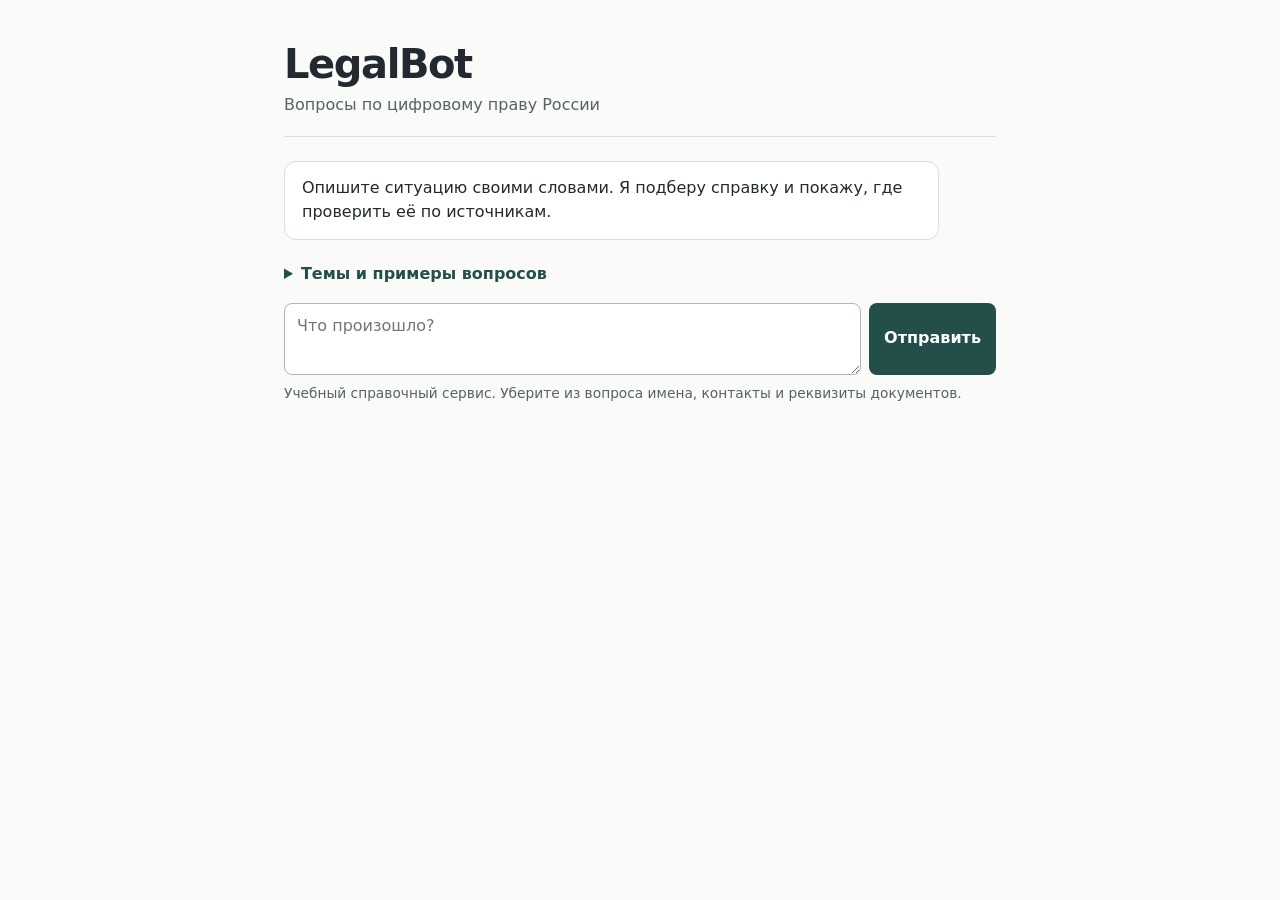
==== docs/index.html @ 78eb493a "Add LegalBot and standalone GitHub Pages chat" ====
<!doctype html>
<html lang="ru">
<head>
  <meta charset="utf-8">
  <meta name="viewport" content="width=device-width, initial-scale=1">
  <title>LegalBot — вопросы по цифровому праву</title>
  <link rel="stylesheet" href="./style.css">
  <script src="./config.js" defer></script>
  <script src="./local.js" defer></script>
  <script src="./chat.js" defer></script>
</head>
<body>
  <main class="shell">
    <header class="header">
      <h1>LegalBot</h1>
      <p>Вопросы по цифровому праву России</p>
    </header>
    <div id="conversation" class="conversation" role="log" aria-label="Чат">
      <article class="message bot">
        <p>Опишите ситуацию своими словами. Я подберу справку и покажу, где проверить её по источникам.</p>
      </article>
    </div>
    <details class="examples">
      <summary>Темы и примеры вопросов</summary>
      <div id="topics">Загружаем темы…</div>
    </details>
    <form id="question-form">
      <label for="question" class="sr-only">Ваш вопрос</label>
      <div class="composer">
        <textarea id="question" rows="2" minlength="3" maxlength="1200" required placeholder="Что произошло?"></textarea>
        <button id="send">Отправить</button>
      </div>
      <p class="note">Учебный справочный сервис. Уберите из вопроса имена, контакты и реквизиты документов.</p>
    </form>
  </main>
</body>
</html>
---- docs/style.css ----
:root {
  color-scheme: light;
  font-family: Inter, system-ui, sans-serif;
  color: #222930;
  background: #fafaf8;
  line-height: 1.55;
  --accent: #234e49;
  --muted: #556367;
  --border: #d9dfda;
}

* { box-sizing: border-box; }
body { margin: 0; }
a { color: var(--accent); text-underline-offset: 0.2em; overflow-wrap: anywhere; }
button, textarea, input { font: inherit; }
button, summary { cursor: pointer; }
:focus-visible { outline: 2px solid #367e71; outline-offset: 3px; }
.shell { max-width: 760px; margin: 0 auto; padding: 42px 24px; }
.header { border-bottom: 1px solid var(--border); padding-bottom: 18px; margin-bottom: 24px; }
.header h1 { margin: 0; line-height: 1.12; font-size: clamp(1.8rem, 4vw, 2.5rem); letter-spacing: -0.035em; }
.header p { margin: 6px 0 0; color: var(--muted); }
.conversation { display: grid; gap: 12px; }
.message { max-width: 92%; padding: 14px 17px; border-radius: 12px; overflow-wrap: anywhere; }
.message p { margin: 0; }
.message.bot { background: #fff; border: 1px solid var(--border); justify-self: start; }
.message.user { background: #e3ede8; justify-self: end; white-space: pre-wrap; }
.message h2 { font-size: 1.15rem; margin: 3px 0 8px; line-height: 1.3; }
.message h3 { font-size: 0.96rem; margin: 14px 0 3px; }
.category, .note { color: var(--muted); font-size: 0.86rem; }
.sources { margin: 0; padding-inline-start: 20px; }
.sources li + li { margin-top: 5px; }
.sources li p { color: var(--muted); }
.examples { margin: 18px 0 12px; }
summary { color: var(--accent); font-weight: 600; padding: 4px 0; }
.topic { padding: 4px 0 4px 12px; border-left: 1px solid var(--border); }
.topic:first-child { margin-top: 8px; }
.composer { display: flex; align-items: stretch; gap: 8px; }
textarea, input { min-width: 0; flex: 1; padding: 10px 12px; color: inherit; border: 1px solid #abbab2; border-radius: 8px; background: #fff; }
textarea { resize: vertical; }
button { padding: 8px 14px; border: 1px solid transparent; border-radius: 8px; background: var(--accent); color: #fff; font-weight: 600; }
button:disabled { opacity: 0.55; cursor: wait; }
.choice { display: block; margin: 6px 0 0; text-align: left; color: var(--accent); background: #f0f5f0; border-color: var(--border); font-weight: 500; }
.note { margin: 8px 0 0; }
.stats-form label { display: block; margin-bottom: 4px; }
#stats section { border-top: 1px solid var(--border); margin-top: 14px; }
#stats h2 { font-size: 1.1rem; margin-bottom: 8px; }
.chart-row { display: grid; align-items: center; grid-template-columns: minmax(0, 2fr) minmax(55px, 1fr) 2.5rem; gap: 8px; font-size: 0.93rem; }
.chart-row span:last-child { text-align: right; }
meter { width: 100%; }
.back { display: inline-block; margin-top: 18px; }
.sr-only { position: absolute; width: 1px; height: 1px; padding: 0; margin: -1px; overflow: hidden; clip-path: inset(50%); white-space: nowrap; }

@media (max-width: 480px) {
  .shell { padding: 26px 14px; }
  .message { max-width: 97%; padding: 11px 12px; }
  .composer { flex-wrap: wrap; }
  .composer > textarea { flex-basis: 100%; }
}
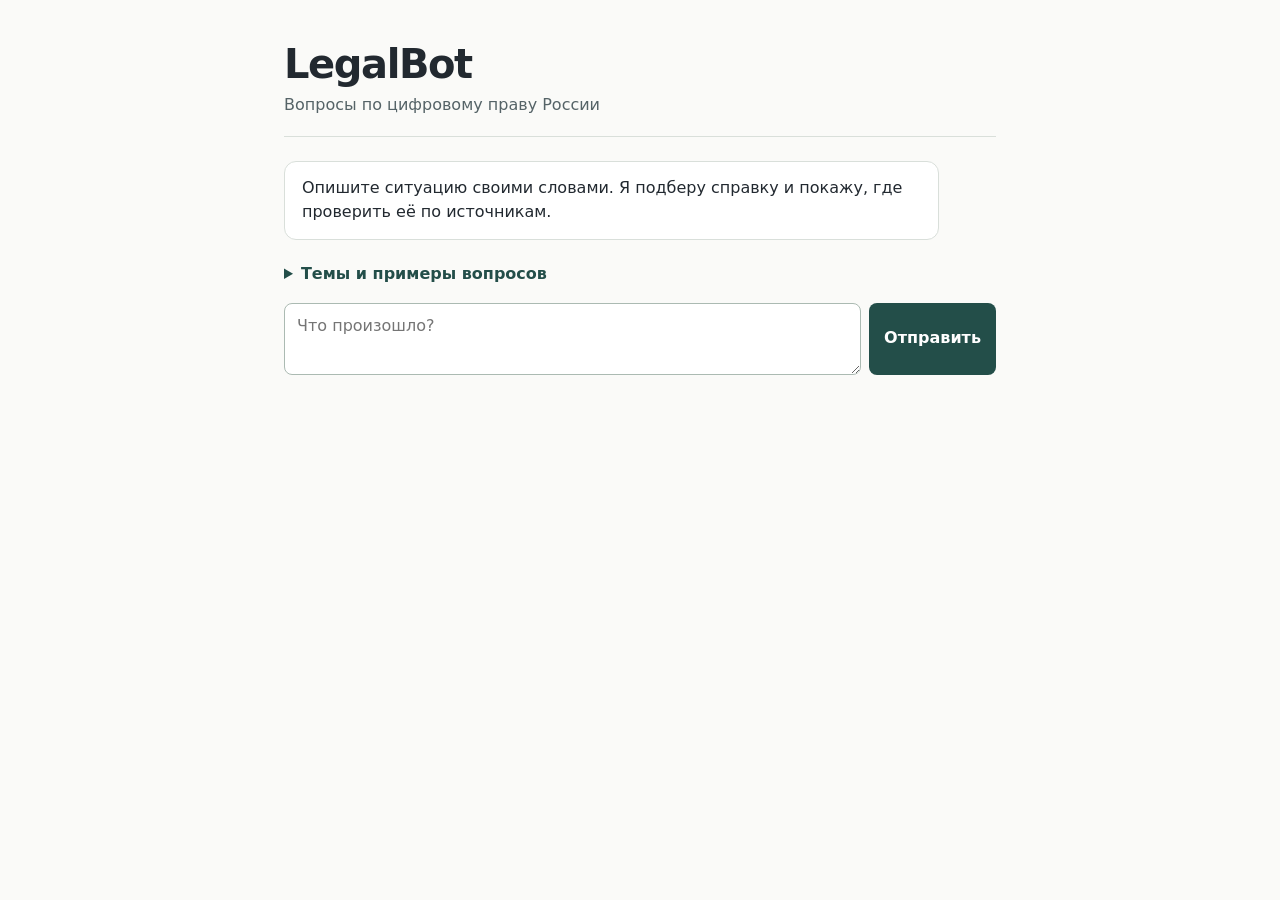
==== commit 1ea3fd2d: "Remove redundant notice from the chat form" ====
--- a/docs/index.html
+++ b/docs/index.html
@@ -30,7 +30,6 @@
         <textarea id="question" rows="2" minlength="3" maxlength="1200" required placeholder="Что произошло?"></textarea>
         <button id="send">Отправить</button>
       </div>
-      <p class="note">Учебный справочный сервис. Уберите из вопроса имена, контакты и реквизиты документов.</p>
     </form>
   </main>
 </body>
--- a/docs/style.css
+++ b/docs/style.css
@@ -22,14 +22,22 @@
 .conversation { display: grid; gap: 12px; }
 .message { max-width: 92%; padding: 14px 17px; border-radius: 12px; overflow-wrap: anywhere; }
 .message p { margin: 0; }
+.message .answer + .answer { margin-top: 0.65em; }
 .message.bot { background: #fff; border: 1px solid var(--border); justify-self: start; }
 .message.user { background: #e3ede8; justify-self: end; white-space: pre-wrap; }
 .message h2 { font-size: 1.15rem; margin: 3px 0 8px; line-height: 1.3; }
 .message h3 { font-size: 0.96rem; margin: 14px 0 3px; }
-.category, .note { color: var(--muted); font-size: 0.86rem; }
+.category { color: var(--muted); font-size: 0.86rem; }
 .sources { margin: 0; padding-inline-start: 20px; }
 .sources li + li { margin-top: 5px; }
 .sources li p { color: var(--muted); }
+.legal-norms details + details { margin-top: 6px; }
+.legal-norms blockquote {
+  margin: 8px 0;
+  padding-inline-start: 12px;
+  border-inline-start: 2px solid var(--border);
+  white-space: pre-wrap;
+}
 .examples { margin: 18px 0 12px; }
 summary { color: var(--accent); font-weight: 600; padding: 4px 0; }
 .topic { padding: 4px 0 4px 12px; border-left: 1px solid var(--border); }
@@ -40,7 +48,6 @@
 button { padding: 8px 14px; border: 1px solid transparent; border-radius: 8px; background: var(--accent); color: #fff; font-weight: 600; }
 button:disabled { opacity: 0.55; cursor: wait; }
 .choice { display: block; margin: 6px 0 0; text-align: left; color: var(--accent); background: #f0f5f0; border-color: var(--border); font-weight: 500; }
-.note { margin: 8px 0 0; }
 .stats-form label { display: block; margin-bottom: 4px; }
 #stats section { border-top: 1px solid var(--border); margin-top: 14px; }
 #stats h2 { font-size: 1.1rem; margin-bottom: 8px; }
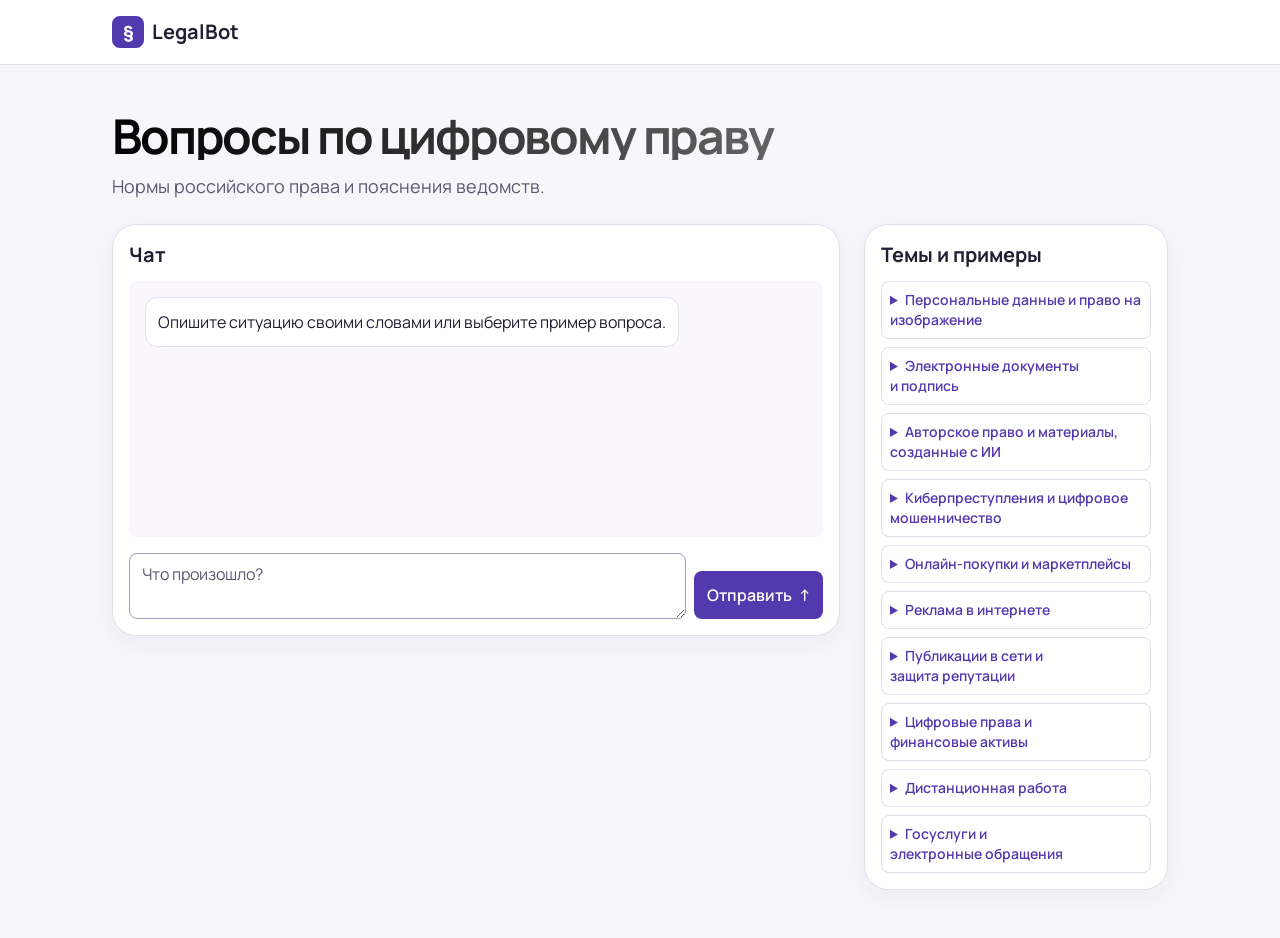
==== commit bfe9f922: "Redesign the LegalBot chat interface" ====
--- a/docs/index.html
+++ b/docs/index.html
@@ -4,33 +4,54 @@
   <meta charset="utf-8">
   <meta name="viewport" content="width=device-width, initial-scale=1">
   <title>LegalBot — вопросы по цифровому праву</title>
+  <meta name="description" content="Справочный чат по цифровому праву России. Найдите ответ, прочитайте текст статьи и пояснения ведомств.">
+  <meta name="theme-color" content="#f7f6fb">
+  <meta property="og:title" content="LegalBot — вопросы по цифровому праву">
+  <meta property="og:description" content="Ответы на вопросы о персональных данных, покупках в интернете, электронной подписи и других темах цифрового права.">
+  <link rel="icon" type="image/png" href="[data-uri]">
   <link rel="stylesheet" href="./style.css">
   <script src="./config.js" defer></script>
   <script src="./local.js" defer></script>
   <script src="./chat.js" defer></script>
 </head>
 <body>
-  <main class="shell">
-    <header class="header">
-      <h1>LegalBot</h1>
-      <p>Вопросы по цифровому праву России</p>
+  <a class="skip-link" href="#question">Перейти к вопросу</a>
+  <header class="masthead">
+    <div class="masthead-inner">
+      <a class="brand" href="./" aria-current="page"><span class="brand-mark" aria-hidden="true">§</span>LegalBot</a>
+    </div>
+  </header>
+  <main class="workspace">
+    <header class="intro">
+      <h1>Вопросы по цифровому праву</h1>
+      <p>Нормы российского права и пояснения ведомств.</p>
     </header>
-    <div id="conversation" class="conversation" role="log" aria-label="Чат">
-      <article class="message bot">
-        <p>Опишите ситуацию своими словами. Я подберу справку и покажу, где проверить её по источникам.</p>
-      </article>
-    </div>
-    <details class="examples">
-      <summary>Темы и примеры вопросов</summary>
-      <div id="topics">Загружаем темы…</div>
-    </details>
-    <form id="question-form">
-      <label for="question" class="sr-only">Ваш вопрос</label>
-      <div class="composer">
-        <textarea id="question" rows="2" minlength="3" maxlength="1200" required placeholder="Что произошло?"></textarea>
-        <button id="send">Отправить</button>
+    <section class="chat" aria-labelledby="chat-title">
+      <header class="chat-header">
+        <h2 id="chat-title">Чат</h2>
+      </header>
+      <div id="conversation" class="conversation" role="log" aria-label="Диалог">
+        <article class="message bot greeting">
+          <p>Опишите ситуацию своими словами или выберите пример вопроса.</p>
+        </article>
       </div>
-    </form>
+      <form id="question-form">
+        <label for="question" class="sr-only">Ваш вопрос</label>
+        <div class="composer">
+          <textarea id="question" rows="2" minlength="3" maxlength="1200" required placeholder="Что произошло?"></textarea>
+          <button id="send">Отправить <span aria-hidden="true">↑</span></button>
+        </div>
+      </form>
+    </section>
+    <aside class="topic-panel" aria-label="Темы и примеры вопросов">
+      <h2>Темы и примеры</h2>
+      <div id="topics" aria-busy="true">
+        <span class="sr-only">Загружаем темы</span>
+        <div class="topic-skeleton" aria-hidden="true"></div>
+        <div class="topic-skeleton" aria-hidden="true"></div>
+        <div class="topic-skeleton" aria-hidden="true"></div>
+      </div>
+    </aside>
   </main>
 </body>
 </html>
--- a/docs/style.css
+++ b/docs/style.css
@@ -1,12 +1,20 @@
+@import url("https://fonts.googleapis.com/css2?family=Manrope:wght@400;500;600;700&display=swap");
+
 :root {
   color-scheme: light;
-  font-family: Inter, system-ui, sans-serif;
-  color: #222930;
-  background: #fafaf8;
-  line-height: 1.55;
-  --accent: #234e49;
-  --muted: #556367;
-  --border: #d9dfda;
+  font-family: Manrope, system-ui, sans-serif;
+  color: #231f32;
+  background: #f7f6fb;
+  font-size: 1rem;
+  line-height: 1.5rem;
+  --accent: #5438ad;
+  --accent-hover: #442991;
+  --accent-soft: #eee9fb;
+  --muted: #5f586f;
+  --border: #e3deec;
+  --paper: #fff;
+  --panel: #f9f7fd;
+  --motion: cubic-bezier(0.22, 1, 0.36, 1);
 }
 
 * { box-sizing: border-box; }
@@ -14,52 +22,264 @@
 a { color: var(--accent); text-underline-offset: 0.2em; overflow-wrap: anywhere; }
 button, textarea, input { font: inherit; }
 button, summary { cursor: pointer; }
-:focus-visible { outline: 2px solid #367e71; outline-offset: 3px; }
-.shell { max-width: 760px; margin: 0 auto; padding: 42px 24px; }
-.header { border-bottom: 1px solid var(--border); padding-bottom: 18px; margin-bottom: 24px; }
-.header h1 { margin: 0; line-height: 1.12; font-size: clamp(1.8rem, 4vw, 2.5rem); letter-spacing: -0.035em; }
-.header p { margin: 6px 0 0; color: var(--muted); }
-.conversation { display: grid; gap: 12px; }
-.message { max-width: 92%; padding: 14px 17px; border-radius: 12px; overflow-wrap: anywhere; }
+:focus-visible { outline: 2px solid var(--accent); outline-offset: 2px; }
+p { text-wrap: pretty; }
+h1, h2, h3 { text-wrap: balance; }
+
+.skip-link {
+  position: absolute;
+  z-index: 2;
+  top: 8px;
+  left: 8px;
+  transform: translateY(-150%);
+  padding: 8px 12px;
+  border-radius: 8px;
+  background: var(--paper);
+}
+.skip-link:focus { transform: none; }
+.masthead {
+  background: var(--paper);
+  box-shadow: 0 1px var(--border);
+}
+.masthead-inner, .workspace {
+  max-width: 1120px;
+  margin-inline: auto;
+  padding-inline: 32px;
+}
+.masthead-inner { padding-block: 16px; }
+.brand {
+  display: inline-flex;
+  align-items: center;
+  gap: 8px;
+  color: #231f32;
+  text-decoration: none;
+  font-size: 1.25rem;
+  line-height: 1.75rem;
+  font-weight: 700;
+}
+.brand-mark {
+  display: grid;
+  place-items: center;
+  width: 32px;
+  height: 32px;
+  border-radius: 8px;
+  background: var(--accent);
+  color: #fff;
+}
+.workspace {
+  display: grid;
+  grid-template-columns: minmax(0, 1fr) minmax(0, 304px);
+  align-items: start;
+  gap: 24px;
+  padding-block: 48px;
+}
+.intro { grid-column: 1 / -1; }
+.intro h1 {
+  max-width: 680px;
+  margin: 0;
+  font-size: 3rem;
+  line-height: 1;
+  letter-spacing: -0.045em;
+  font-weight: 700;
+  color: #211835;
+}
+@supports (background-clip: text) {
+  .intro h1 {
+    background-image: linear-gradient(90deg, #000, #666);
+    background-clip: text;
+    color: transparent;
+  }
+}
+.intro p {
+  max-width: 680px;
+  margin: 12px 0 0;
+  color: var(--muted);
+  font-size: 1.125rem;
+  line-height: 1.75rem;
+}
+.chat, .topic-panel {
+  border: 1px solid var(--border);
+  border-radius: 24px;
+  background: var(--paper);
+  box-shadow: 0 8px 24px rgb(49 34 81 / 5%);
+  min-width: 0;
+}
+.chat { padding: 16px; }
+.chat-header, .topic-panel > h2 { margin-bottom: 12px; }
+.chat-header h2, .topic-panel > h2 {
+  font-size: 1.25rem;
+  line-height: 1.75rem;
+  font-weight: 700;
+}
+.chat-header h2 { margin: 0; }
+.conversation {
+  display: grid;
+  gap: 12px;
+  align-content: start;
+  min-height: 256px;
+  max-height: min(52vh, 576px);
+  overflow: auto;
+  padding: 16px;
+  border-radius: 8px;
+  background: var(--panel);
+  scrollbar-color: #a79bbf var(--panel);
+}
+.message {
+  min-width: 0;
+  padding: 12px;
+  overflow-wrap: anywhere;
+  animation: message-in 500ms var(--motion) both;
+}
+@keyframes message-in {
+  from { opacity: 0; transform: translateY(8px); }
+  to { opacity: 1; transform: none; }
+}
 .message p { margin: 0; }
-.message .answer + .answer { margin-top: 0.65em; }
-.message.bot { background: #fff; border: 1px solid var(--border); justify-self: start; }
-.message.user { background: #e3ede8; justify-self: end; white-space: pre-wrap; }
-.message h2 { font-size: 1.15rem; margin: 3px 0 8px; line-height: 1.3; }
-.message h3 { font-size: 0.96rem; margin: 14px 0 3px; }
-.category { color: var(--muted); font-size: 0.86rem; }
-.sources { margin: 0; padding-inline-start: 20px; }
-.sources li + li { margin-top: 5px; }
+.message .answer { max-width: 65ch; }
+.message .answer + .answer { margin-top: 12px; }
+.message.bot {
+  background: var(--paper);
+  border: 1px solid var(--border);
+  justify-self: start;
+  border-radius: 12px;
+}
+.message.bot:not(.greeting) { width: 100%; }
+.message.user {
+  max-width: 88%;
+  background: var(--accent-soft);
+  color: #31204e;
+  justify-self: end;
+  white-space: pre-wrap;
+  border-radius: 12px;
+}
+.message h2 {
+  font-size: 1.25rem;
+  line-height: 1.75rem;
+  margin: 4px 0 8px;
+}
+.message h3 {
+  font-size: 1rem;
+  line-height: 1.5rem;
+  margin: 16px 0 4px;
+}
+.category { color: var(--muted); font-size: 0.875rem; line-height: 1.25rem; }
+.sources { margin: 0; padding-inline-start: 16px; }
+.sources li + li { margin-top: 8px; }
 .sources li p { color: var(--muted); }
-.legal-norms details + details { margin-top: 6px; }
+.legal-norms details {
+  padding: 8px 12px;
+  border: 1px solid var(--border);
+  border-radius: 8px;
+  background: var(--panel);
+}
+.legal-norms details + details { margin-top: 8px; }
 .legal-norms blockquote {
-  margin: 8px 0;
-  padding-inline-start: 12px;
-  border-inline-start: 2px solid var(--border);
+  max-width: 65ch;
+  margin: 8px 0 0;
+  padding: 12px;
+  border-radius: 4px;
+  background: var(--paper);
   white-space: pre-wrap;
 }
-.examples { margin: 18px 0 12px; }
-summary { color: var(--accent); font-weight: 600; padding: 4px 0; }
-.topic { padding: 4px 0 4px 12px; border-left: 1px solid var(--border); }
-.topic:first-child { margin-top: 8px; }
+summary { color: var(--accent); font-weight: 600; text-wrap: pretty; }
+summary:hover, a:hover { color: var(--accent-hover); }
+.topic-panel { padding: 16px; }
+.topic-panel > h2 { margin-top: 0; }
+.topic {
+  padding: 8px;
+  border: 1px solid var(--border);
+  border-radius: 8px;
+}
+.topic + .topic { margin-top: 8px; }
+.topic[open] { background: var(--panel); }
+.topic summary { font-size: 0.875rem; line-height: 1.25rem; }
+.topic-skeleton {
+  height: 40px;
+  border-radius: 8px;
+  background: var(--panel);
+}
+.topic-skeleton + .topic-skeleton { margin-top: 8px; }
+.chat form { margin-top: 16px; }
 .composer { display: flex; align-items: stretch; gap: 8px; }
-textarea, input { min-width: 0; flex: 1; padding: 10px 12px; color: inherit; border: 1px solid #abbab2; border-radius: 8px; background: #fff; }
+textarea, input {
+  min-width: 0;
+  flex: 1;
+  padding: 8px 12px;
+  color: inherit;
+  border: 1px solid #a79bbf;
+  border-radius: 8px;
+  background: var(--paper);
+}
 textarea { resize: vertical; }
-button { padding: 8px 14px; border: 1px solid transparent; border-radius: 8px; background: var(--accent); color: #fff; font-weight: 600; }
+textarea::placeholder { color: var(--muted); }
+button {
+  padding: 8px 12px;
+  border: 1px solid transparent;
+  border-radius: 8px;
+  background: var(--accent);
+  color: #fff;
+  font-weight: 600;
+  transition: transform 500ms var(--motion), opacity 300ms var(--motion);
+}
+#send { align-self: end; min-height: 48px; }
+#send span { margin-inline-start: 4px; }
+button:hover:not(:disabled) { background: var(--accent-hover); }
+button:active:not(:disabled) { transform: scale(0.98); }
 button:disabled { opacity: 0.55; cursor: wait; }
-.choice { display: block; margin: 6px 0 0; text-align: left; color: var(--accent); background: #f0f5f0; border-color: var(--border); font-weight: 500; }
+.choice {
+  display: block;
+  margin-top: 8px;
+  text-align: left;
+  color: var(--accent);
+  background: var(--accent-soft);
+  font-weight: 600;
+}
+.choice:hover:not(:disabled) { background: #e7dff8; }
+.topic .choice { font-size: 0.875rem; line-height: 1.25rem; }
+
+.shell { max-width: 760px; margin-inline: auto; padding: 40px 24px; }
+.header { margin-bottom: 24px; }
+.header h1 { margin: 0; font-size: 2.25rem; line-height: 2.5rem; }
+.header p { margin: 8px 0 0; color: var(--muted); }
 .stats-form label { display: block; margin-bottom: 4px; }
-#stats section { border-top: 1px solid var(--border); margin-top: 14px; }
-#stats h2 { font-size: 1.1rem; margin-bottom: 8px; }
-.chart-row { display: grid; align-items: center; grid-template-columns: minmax(0, 2fr) minmax(55px, 1fr) 2.5rem; gap: 8px; font-size: 0.93rem; }
-.chart-row span:last-child { text-align: right; }
+#stats section { border: 1px solid var(--border); border-radius: 12px; padding: 12px; margin-top: 12px; }
+#stats h2 { font-size: 1.125rem; line-height: 1.75rem; margin: 0 0 8px; }
+.chart-row {
+  display: grid;
+  align-items: center;
+  grid-template-columns: minmax(0, 2fr) minmax(0, 1fr) 2.5rem;
+  gap: 8px;
+  font-size: 0.875rem;
+  line-height: 1.25rem;
+}
+.chart-row span:last-child { text-align: right; font-variant-numeric: tabular-nums; }
 meter { width: 100%; }
-.back { display: inline-block; margin-top: 18px; }
-.sr-only { position: absolute; width: 1px; height: 1px; padding: 0; margin: -1px; overflow: hidden; clip-path: inset(50%); white-space: nowrap; }
-
+.back { display: inline-block; margin-top: 16px; }
+.sr-only {
+  position: absolute;
+  width: 1px;
+  height: 1px;
+  padding: 0;
+  margin: 0;
+  overflow: hidden;
+  clip-path: inset(50%);
+  white-space: nowrap;
+}
+
+@media (max-width: 780px) {
+  .workspace { grid-template-columns: minmax(0, 1fr); padding-block: 32px; }
+  .masthead-inner, .workspace { padding-inline: 16px; }
+  .intro h1 { font-size: 2.25rem; line-height: 2.5rem; }
+}
 @media (max-width: 480px) {
-  .shell { padding: 26px 14px; }
-  .message { max-width: 97%; padding: 11px 12px; }
+  .workspace { gap: 16px; }
+  .chat, .topic-panel { padding: 12px; border-radius: 16px; }
+  .conversation { padding: 8px; border-radius: 4px; min-height: 192px; max-height: 48vh; }
+  .message.user { max-width: 95%; }
   .composer { flex-wrap: wrap; }
   .composer > textarea { flex-basis: 100%; }
-}
+  #send { width: 100%; }
+}
+@media (prefers-reduced-motion: reduce) {
+  *, *::before, *::after { animation: none !important; transition: none !important; }
+}
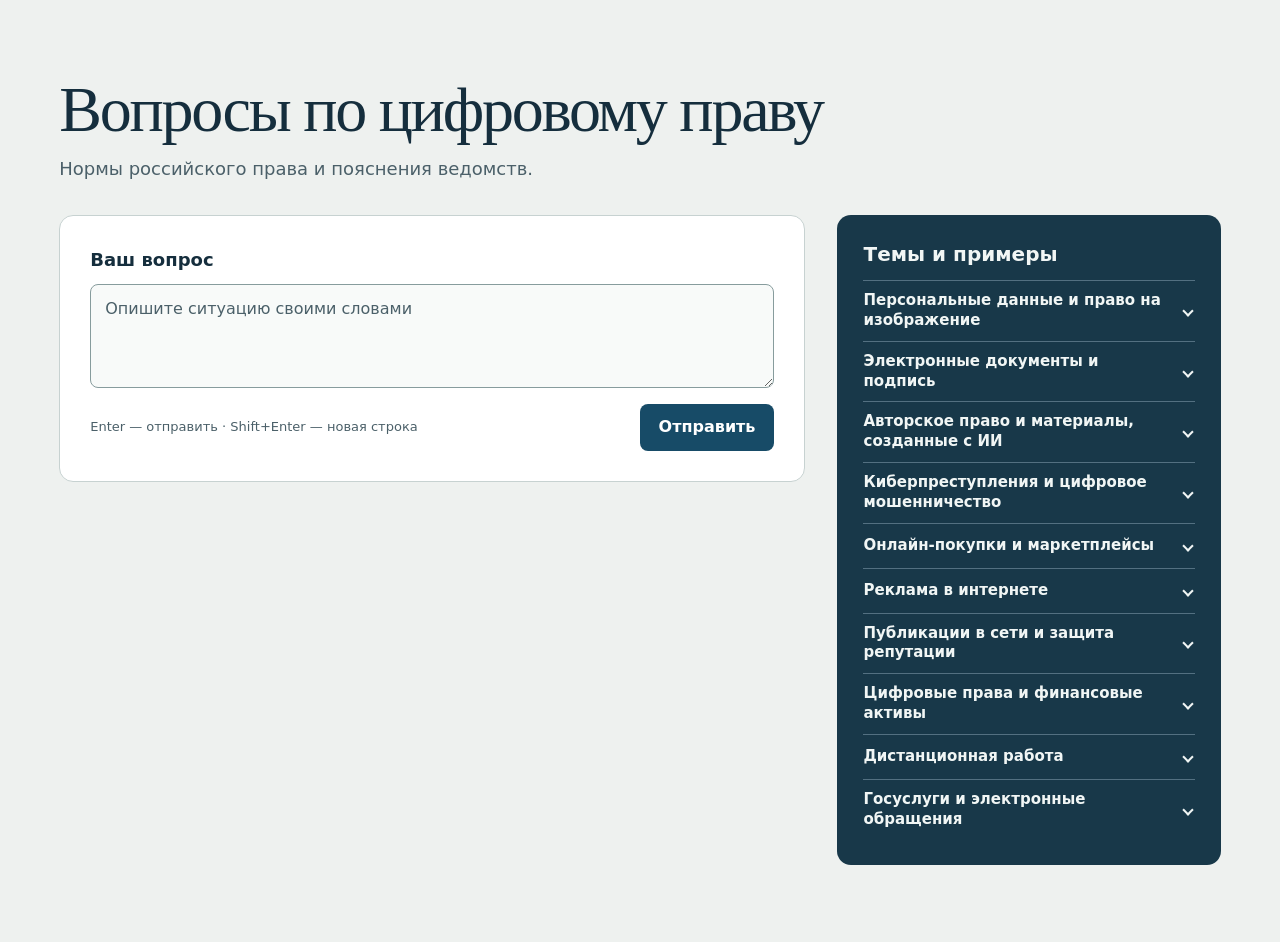
==== commit 28aa2839: "Redesign LegalBot around the question form" ====
--- a/docs/index.html
+++ b/docs/index.html
@@ -1,57 +1,47 @@
-<!doctype html>
-<html lang="ru">
-<head>
-  <meta charset="utf-8">
-  <meta name="viewport" content="width=device-width, initial-scale=1">
-  <title>LegalBot — вопросы по цифровому праву</title>
-  <meta name="description" content="Справочный чат по цифровому праву России. Найдите ответ, прочитайте текст статьи и пояснения ведомств.">
-  <meta name="theme-color" content="#f7f6fb">
-  <meta property="og:title" content="LegalBot — вопросы по цифровому праву">
-  <meta property="og:description" content="Ответы на вопросы о персональных данных, покупках в интернете, электронной подписи и других темах цифрового права.">
-  <link rel="icon" type="image/png" href="[data-uri]">
-  <link rel="stylesheet" href="./style.css">
-  <script src="./config.js" defer></script>
-  <script src="./local.js" defer></script>
-  <script src="./chat.js" defer></script>
-</head>
-<body>
-  <a class="skip-link" href="#question">Перейти к вопросу</a>
-  <header class="masthead">
-    <div class="masthead-inner">
-      <a class="brand" href="./" aria-current="page"><span class="brand-mark" aria-hidden="true">§</span>LegalBot</a>
-    </div>
-  </header>
-  <main class="workspace">
-    <header class="intro">
-      <h1>Вопросы по цифровому праву</h1>
-      <p>Нормы российского права и пояснения ведомств.</p>
-    </header>
-    <section class="chat" aria-labelledby="chat-title">
-      <header class="chat-header">
-        <h2 id="chat-title">Чат</h2>
-      </header>
-      <div id="conversation" class="conversation" role="log" aria-label="Диалог">
-        <article class="message bot greeting">
-          <p>Опишите ситуацию своими словами или выберите пример вопроса.</p>
-        </article>
-      </div>
-      <form id="question-form">
-        <label for="question" class="sr-only">Ваш вопрос</label>
-        <div class="composer">
-          <textarea id="question" rows="2" minlength="3" maxlength="1200" required placeholder="Что произошло?"></textarea>
-          <button id="send">Отправить <span aria-hidden="true">↑</span></button>
-        </div>
-      </form>
-    </section>
-    <aside class="topic-panel" aria-label="Темы и примеры вопросов">
-      <h2>Темы и примеры</h2>
-      <div id="topics" aria-busy="true">
-        <span class="sr-only">Загружаем темы</span>
-        <div class="topic-skeleton" aria-hidden="true"></div>
-        <div class="topic-skeleton" aria-hidden="true"></div>
-        <div class="topic-skeleton" aria-hidden="true"></div>
-      </div>
-    </aside>
-  </main>
-</body>
-</html>
+<!doctype html>
+<html lang="ru">
+<head>
+  <meta charset="utf-8">
+  <meta name="viewport" content="width=device-width, initial-scale=1">
+  <title>LegalBot — вопросы по цифровому праву</title>
+  <meta name="description" content="Справочный чат по цифровому праву России. Найдите ответ, прочитайте текст статьи и пояснения ведомств.">
+  <meta name="theme-color" content="#eef1ef">
+  <meta property="og:title" content="LegalBot — вопросы по цифровому праву">
+  <meta property="og:description" content="Ответы на вопросы о персональных данных, покупках в интернете, электронной подписи и других темах цифрового права.">
+  <link rel="icon" type="image/png" href="[data-uri]">
+  <link rel="stylesheet" href="./style.css">
+  <script src="./config.js" defer></script>
+  <script src="./local.js" defer></script>
+  <script src="./chat.js" defer></script>
+</head>
+<body>
+  <a class="skip-link" href="#question">Перейти к вопросу</a>
+  <main class="workspace">
+    <header class="intro">
+      <h1>Вопросы по цифровому праву</h1>
+      <p>Нормы российского права и пояснения ведомств.</p>
+    </header>
+    <section class="chat" aria-label="Чат">
+      <form id="question-form" class="question-form">
+        <label for="question">Ваш вопрос</label>
+        <textarea id="question" rows="3" minlength="3" maxlength="1200" required placeholder="Опишите ситуацию своими словами"></textarea>
+        <div class="question-actions">
+          <p class="keyboard-hint">Enter — отправить · Shift+Enter — новая строка</p>
+          <button id="send" type="submit">Отправить</button>
+        </div>
+      </form>
+      <div id="conversation" class="conversation" role="log" aria-label="Диалог"></div>
+      <a class="ask-again" href="#question">Задать ещё вопрос</a>
+    </section>
+    <aside class="topic-panel" aria-labelledby="topics-title">
+      <h2 id="topics-title">Темы и примеры</h2>
+      <div id="topics" aria-busy="true">
+        <span class="sr-only">Загружаем темы</span>
+        <div class="topic-skeleton" aria-hidden="true"></div>
+        <div class="topic-skeleton" aria-hidden="true"></div>
+        <div class="topic-skeleton" aria-hidden="true"></div>
+      </div>
+    </aside>
+  </main>
+</body>
+</html>
--- a/docs/style.css
+++ b/docs/style.css
@@ -1,285 +1,377 @@
-@import url("https://fonts.googleapis.com/css2?family=Manrope:wght@400;500;600;700&display=swap");
+@font-face {
+  font-family: "PT Serif";
+  src: url("./pt-serif-regular.ttf") format("truetype");
+  font-style: normal;
+  font-weight: 400;
+  font-display: swap;
+}
 
 :root {
   color-scheme: light;
-  font-family: Manrope, system-ui, sans-serif;
-  color: #231f32;
-  background: #f7f6fb;
-  font-size: 1rem;
-  line-height: 1.5rem;
-  --accent: #5438ad;
-  --accent-hover: #442991;
-  --accent-soft: #eee9fb;
-  --muted: #5f586f;
-  --border: #e3deec;
+  font-family: "Segoe UI", system-ui, sans-serif;
+  color: #152e3d;
+  background: #eef1ef;
+  line-height: 1.55;
+  scrollbar-color: #8b9c9e #eef1ef;
+  --ink: #152e3d;
+  --muted: #4b6069;
   --paper: #fff;
-  --panel: #f9f7fd;
-  --motion: cubic-bezier(0.22, 1, 0.36, 1);
+  --surface: #f8faf9;
+  --line: #c7d2d1;
+  --control-line: #879c9d;
+  --accent: #174b67;
+  --accent-hover: #103749;
+  --accent-soft: #e0edf1;
+  --rail: #183849;
+  --rail-open: #244b5c;
+  --rail-line: #537081;
+  --rail-ink: #f1f6f5;
+  --tab: #f1d286;
+  --radius: 14px;
 }
 
 * { box-sizing: border-box; }
 body { margin: 0; }
-a { color: var(--accent); text-underline-offset: 0.2em; overflow-wrap: anywhere; }
+a {
+  color: var(--accent);
+  text-underline-offset: 0.2em;
+  overflow-wrap: anywhere;
+}
+a:hover { color: var(--accent-hover); }
 button, textarea, input { font: inherit; }
 button, summary { cursor: pointer; }
-:focus-visible { outline: 2px solid var(--accent); outline-offset: 2px; }
-p { text-wrap: pretty; }
-h1, h2, h3 { text-wrap: balance; }
+:focus-visible {
+  outline: 2px solid var(--accent);
+  outline-offset: 3px;
+}
+::selection { background: var(--tab); color: var(--ink); }
 
 .skip-link {
   position: absolute;
   z-index: 2;
-  top: 8px;
-  left: 8px;
-  transform: translateY(-150%);
-  padding: 8px 12px;
+  inset: 12px auto auto 12px;
+  clip-path: inset(50%);
+  padding: 12px 16px;
   border-radius: 8px;
   background: var(--paper);
 }
-.skip-link:focus { transform: none; }
-.masthead {
-  background: var(--paper);
-  box-shadow: 0 1px var(--border);
-}
-.masthead-inner, .workspace {
-  max-width: 1120px;
+.skip-link:focus { clip-path: none; }
+
+.workspace, .admin {
   margin-inline: auto;
-  padding-inline: 32px;
-}
-.masthead-inner { padding-block: 16px; }
-.brand {
-  display: inline-flex;
-  align-items: center;
-  gap: 8px;
-  color: #231f32;
-  text-decoration: none;
-  font-size: 1.25rem;
-  line-height: 1.75rem;
-  font-weight: 700;
-}
-.brand-mark {
-  display: grid;
-  place-items: center;
-  width: 32px;
-  height: 32px;
-  border-radius: 8px;
-  background: var(--accent);
-  color: #fff;
+  padding: clamp(36px, 6vw, 80px) clamp(20px, 4vw, 52px);
 }
 .workspace {
   display: grid;
-  grid-template-columns: minmax(0, 1fr) minmax(0, 304px);
+  grid-template-columns: minmax(0, 1fr) minmax(290px, 33%);
   align-items: start;
-  gap: 24px;
-  padding-block: 48px;
-}
-.intro { grid-column: 1 / -1; }
+  gap: 32px;
+  max-width: 1264px;
+}
+.workspace > .intro { grid-column: 1 / -1; }
+
 .intro h1 {
-  max-width: 680px;
   margin: 0;
-  font-size: 3rem;
-  line-height: 1;
-  letter-spacing: -0.045em;
-  font-weight: 700;
-  color: #211835;
-}
-@supports (background-clip: text) {
-  .intro h1 {
-    background-image: linear-gradient(90deg, #000, #666);
-    background-clip: text;
-    color: transparent;
-  }
+  max-width: 24ch;
+  font-family: "PT Serif", Georgia, serif;
+  font-size: clamp(2.35rem, 5vw, 4.4rem);
+  font-weight: 400;
+  line-height: 1.04;
+  letter-spacing: -0.035em;
+  text-wrap: balance;
 }
 .intro p {
-  max-width: 680px;
   margin: 12px 0 0;
+  max-width: 65ch;
   color: var(--muted);
+  font-size: clamp(1rem, 1.5vw, 1.125rem);
+}
+
+.question-form, .stats-form {
+  padding: clamp(18px, 3vw, 30px);
+  border: 1px solid var(--line);
+  border-radius: var(--radius);
+  background: var(--paper);
+}
+.question-form label, .stats-form label {
+  display: block;
+  margin-bottom: 10px;
   font-size: 1.125rem;
-  line-height: 1.75rem;
-}
-.chat, .topic-panel {
-  border: 1px solid var(--border);
-  border-radius: 24px;
-  background: var(--paper);
-  box-shadow: 0 8px 24px rgb(49 34 81 / 5%);
-  min-width: 0;
-}
-.chat { padding: 16px; }
-.chat-header, .topic-panel > h2 { margin-bottom: 12px; }
-.chat-header h2, .topic-panel > h2 {
-  font-size: 1.25rem;
-  line-height: 1.75rem;
-  font-weight: 700;
-}
-.chat-header h2 { margin: 0; }
-.conversation {
-  display: grid;
-  gap: 12px;
-  align-content: start;
-  min-height: 256px;
-  max-height: min(52vh, 576px);
-  overflow: auto;
-  padding: 16px;
-  border-radius: 8px;
-  background: var(--panel);
-  scrollbar-color: #a79bbf var(--panel);
-}
-.message {
-  min-width: 0;
-  padding: 12px;
-  overflow-wrap: anywhere;
-  animation: message-in 500ms var(--motion) both;
-}
-@keyframes message-in {
-  from { opacity: 0; transform: translateY(8px); }
-  to { opacity: 1; transform: none; }
-}
-.message p { margin: 0; }
-.message .answer { max-width: 65ch; }
-.message .answer + .answer { margin-top: 12px; }
-.message.bot {
-  background: var(--paper);
-  border: 1px solid var(--border);
-  justify-self: start;
-  border-radius: 12px;
-}
-.message.bot:not(.greeting) { width: 100%; }
-.message.user {
-  max-width: 88%;
-  background: var(--accent-soft);
-  color: #31204e;
-  justify-self: end;
-  white-space: pre-wrap;
-  border-radius: 12px;
-}
-.message h2 {
-  font-size: 1.25rem;
-  line-height: 1.75rem;
-  margin: 4px 0 8px;
-}
-.message h3 {
-  font-size: 1rem;
-  line-height: 1.5rem;
-  margin: 16px 0 4px;
-}
-.category { color: var(--muted); font-size: 0.875rem; line-height: 1.25rem; }
-.sources { margin: 0; padding-inline-start: 16px; }
-.sources li + li { margin-top: 8px; }
-.sources li p { color: var(--muted); }
-.legal-norms details {
-  padding: 8px 12px;
-  border: 1px solid var(--border);
-  border-radius: 8px;
-  background: var(--panel);
-}
-.legal-norms details + details { margin-top: 8px; }
-.legal-norms blockquote {
-  max-width: 65ch;
-  margin: 8px 0 0;
-  padding: 12px;
-  border-radius: 4px;
-  background: var(--paper);
-  white-space: pre-wrap;
-}
-summary { color: var(--accent); font-weight: 600; text-wrap: pretty; }
-summary:hover, a:hover { color: var(--accent-hover); }
-.topic-panel { padding: 16px; }
-.topic-panel > h2 { margin-top: 0; }
-.topic {
-  padding: 8px;
-  border: 1px solid var(--border);
-  border-radius: 8px;
-}
-.topic + .topic { margin-top: 8px; }
-.topic[open] { background: var(--panel); }
-.topic summary { font-size: 0.875rem; line-height: 1.25rem; }
-.topic-skeleton {
-  height: 40px;
-  border-radius: 8px;
-  background: var(--panel);
-}
-.topic-skeleton + .topic-skeleton { margin-top: 8px; }
-.chat form { margin-top: 16px; }
-.composer { display: flex; align-items: stretch; gap: 8px; }
+  font-weight: 650;
+}
 textarea, input {
   min-width: 0;
-  flex: 1;
-  padding: 8px 12px;
-  color: inherit;
-  border: 1px solid #a79bbf;
+  padding: 12px 14px;
+  color: var(--ink);
+  caret-color: var(--accent);
+  border: 1px solid var(--control-line);
   border-radius: 8px;
-  background: var(--paper);
-}
-textarea { resize: vertical; }
+  background: var(--surface);
+}
+textarea {
+  display: block;
+  width: 100%;
+  min-height: 104px;
+  resize: vertical;
+  scroll-margin-top: 20px;
+}
 textarea::placeholder { color: var(--muted); }
+
+.question-actions, .composer {
+  display: flex;
+  align-items: stretch;
+  gap: 12px;
+}
+.question-actions {
+  align-items: center;
+  justify-content: space-between;
+  margin-top: 16px;
+}
+.question-actions button { margin-inline-start: auto; }
+.keyboard-hint {
+  margin: 0;
+  color: var(--muted);
+  font-size: 0.8125rem;
+}
+
 button {
-  padding: 8px 12px;
+  min-height: 44px;
+  padding: 10px 18px;
   border: 1px solid transparent;
   border-radius: 8px;
   background: var(--accent);
   color: #fff;
-  font-weight: 600;
-  transition: transform 500ms var(--motion), opacity 300ms var(--motion);
-}
-#send { align-self: end; min-height: 48px; }
-#send span { margin-inline-start: 4px; }
+  font-weight: 650;
+}
 button:hover:not(:disabled) { background: var(--accent-hover); }
-button:active:not(:disabled) { transform: scale(0.98); }
-button:disabled { opacity: 0.55; cursor: wait; }
+button:disabled {
+  background: var(--accent-soft);
+  color: var(--accent);
+  cursor: wait;
+}
+
+.conversation {
+  display: grid;
+  grid-template-columns: minmax(0, 1fr);
+  gap: 16px;
+}
+.message {
+  min-width: 0;
+  overflow-wrap: anywhere;
+  scroll-margin-block-start: 20px;
+}
+.message:first-child { margin-top: 24px; }
+.message p { margin: 0; }
+.message .answer { max-width: 70ch; }
+.message .answer + .answer { margin-top: 12px; }
+.message.bot {
+  padding: clamp(16px, 3vw, 28px);
+  border: 1px solid var(--line);
+  border-radius: var(--radius);
+  background: var(--paper);
+}
+.message.user {
+  max-width: 88%;
+  padding: 10px 16px;
+  justify-self: end;
+  border-radius: 12px 12px 3px 12px;
+  background: var(--accent-soft);
+  white-space: pre-wrap;
+}
+.message h2 {
+  margin: 4px 0 12px;
+  font-size: clamp(1.25rem, 2vw, 1.65rem);
+  line-height: 1.23;
+}
+.message h3 {
+  margin: 22px 0 6px;
+  font-size: 1rem;
+  line-height: 1.4;
+}
+.category {
+  color: var(--muted);
+  font-size: 0.875rem;
+}
+.sources { margin: 0; padding-inline-start: 20px; }
+.sources li + li { margin-top: 10px; }
+.sources li p { color: var(--muted); }
+
+.legal-norms details { border-top: 1px solid var(--line); }
+.legal-norms details:last-child { border-bottom: 1px solid var(--line); }
+.legal-norms details > a {
+  display: inline-block;
+  margin: 2px 0 8px;
+}
+.legal-norms blockquote {
+  max-width: 70ch;
+  margin: 0 0 12px;
+  padding: 12px 14px;
+  border-radius: 8px;
+  background: var(--surface);
+  white-space: pre-wrap;
+}
+.ask-again {
+  display: inline-block;
+  padding-block: 11px;
+  font-weight: 650;
+}
+.conversation:empty + .ask-again { display: none; }
+
+summary {
+  display: flex;
+  align-items: center;
+  justify-content: space-between;
+  gap: 14px;
+  min-height: 44px;
+  padding-block: 10px;
+  font-weight: 650;
+}
+summary::-webkit-details-marker { display: none; }
+summary::after {
+  content: "";
+  width: 6px;
+  height: 6px;
+  flex: none;
+  margin-inline-end: 3px;
+  border-inline-end: 2px solid currentColor;
+  border-block-end: 2px solid currentColor;
+  transform: rotate(45deg);
+  transition: transform 180ms ease-out;
+}
+details[open] > summary::after { transform: rotate(225deg); }
+.legal-norms summary { color: var(--accent); }
+.legal-norms summary:hover { color: var(--accent-hover); }
+
+.topic-panel {
+  min-width: 0;
+  padding: clamp(18px, 2.5vw, 26px);
+  border-radius: var(--radius);
+  background: var(--rail);
+  color: var(--rail-ink);
+}
+.topic-panel h2 {
+  margin: 0 0 13px;
+  font-size: 1.25rem;
+  line-height: 1.3;
+  font-weight: 650;
+}
+.topic {
+  border-top: 1px solid var(--rail-line);
+}
+.topic summary {
+  margin-inline: -8px;
+  padding-inline: 8px;
+  border-radius: 6px;
+  font-size: 0.9375rem;
+  line-height: 1.32;
+}
+.topic summary:hover { background: var(--rail-open); }
+.topic-panel :focus-visible { outline-color: var(--tab); }
+.topic[open] {
+  margin-inline: -8px;
+  padding: 0 8px 8px;
+  background: var(--rail-open);
+}
+.topic[open] > summary { color: var(--tab); }
+.topic-skeleton {
+  height: 45px;
+  border-top: 1px solid var(--rail-line);
+}
 .choice {
   display: block;
   margin-top: 8px;
   text-align: left;
   color: var(--accent);
   background: var(--accent-soft);
-  font-weight: 600;
-}
-.choice:hover:not(:disabled) { background: #e7dff8; }
-.topic .choice { font-size: 0.875rem; line-height: 1.25rem; }
-
-.shell { max-width: 760px; margin-inline: auto; padding: 40px 24px; }
-.header { margin-bottom: 24px; }
-.header h1 { margin: 0; font-size: 2.25rem; line-height: 2.5rem; }
-.header p { margin: 8px 0 0; color: var(--muted); }
-.stats-form label { display: block; margin-bottom: 4px; }
-#stats section { border: 1px solid var(--border); border-radius: 12px; padding: 12px; margin-top: 12px; }
-#stats h2 { font-size: 1.125rem; line-height: 1.75rem; margin: 0 0 8px; }
+}
+.choice:hover:not(:disabled) { background: #d0e3eb; }
+.topic .choice {
+  width: 100%;
+  margin-top: 4px;
+  padding: 9px 10px;
+  border-color: transparent;
+  color: var(--rail-ink);
+  background: transparent;
+  font-size: 0.875rem;
+  font-weight: 500;
+  line-height: 1.4;
+}
+.topic .choice:hover:not(:disabled) {
+  background: var(--rail);
+  border-color: var(--rail-line);
+}
+
+.admin { max-width: 880px; }
+.admin .intro { margin: 20px 0 30px; }
+.admin .intro h1 { font-size: clamp(2.3rem, 5vw, 3.8rem); }
+.back { display: inline-block; font-weight: 650; }
+.stats-form { max-width: 620px; }
+.stats-form input { flex: 1; }
+#status { margin: 0; }
+#status:not(:empty) { margin-top: 16px; }
+#stats { margin-top: 28px; }
+#stats > p {
+  margin: 0 0 16px;
+  font-size: 1.125rem;
+  font-weight: 650;
+}
+#stats section {
+  padding: 16px 0;
+  border-top: 1px solid var(--line);
+}
+#stats h2 {
+  margin: 0 0 8px;
+  font-size: 1.125rem;
+}
+#stats section p { margin: 0; color: var(--muted); }
 .chart-row {
   display: grid;
   align-items: center;
-  grid-template-columns: minmax(0, 2fr) minmax(0, 1fr) 2.5rem;
-  gap: 8px;
-  font-size: 0.875rem;
-  line-height: 1.25rem;
-}
-.chart-row span:last-child { text-align: right; font-variant-numeric: tabular-nums; }
-meter { width: 100%; }
-.back { display: inline-block; margin-top: 16px; }
+  grid-template-columns: minmax(0, 2fr) minmax(0, 1fr) minmax(2ch, max-content);
+  gap: 6px 16px;
+  min-height: 34px;
+  overflow-wrap: anywhere;
+  font-size: 0.9375rem;
+}
+.chart-row span:last-child {
+  text-align: right;
+  font-variant-numeric: tabular-nums;
+}
+meter { width: 100%; accent-color: var(--accent); }
+meter::-webkit-meter-optimum-value { background: var(--accent); }
+meter::-moz-meter-bar { background: var(--accent); }
+
 .sr-only {
   position: absolute;
   width: 1px;
   height: 1px;
-  padding: 0;
-  margin: 0;
   overflow: hidden;
   clip-path: inset(50%);
   white-space: nowrap;
 }
 
-@media (max-width: 780px) {
-  .workspace { grid-template-columns: minmax(0, 1fr); padding-block: 32px; }
-  .masthead-inner, .workspace { padding-inline: 16px; }
-  .intro h1 { font-size: 2.25rem; line-height: 2.5rem; }
+@media (max-width: 760px) {
+  .workspace {
+    grid-template-columns: minmax(0, 1fr);
+    gap: 22px;
+  }
+  .workspace .intro h1 { max-width: 20ch; }
+}
+@media (max-width: 480px), (pointer: coarse) {
+  .keyboard-hint { display: none; }
 }
 @media (max-width: 480px) {
-  .workspace { gap: 16px; }
-  .chat, .topic-panel { padding: 12px; border-radius: 16px; }
-  .conversation { padding: 8px; border-radius: 4px; min-height: 192px; max-height: 48vh; }
+  .question-actions > button { width: 100%; }
   .message.user { max-width: 95%; }
-  .composer { flex-wrap: wrap; }
-  .composer > textarea { flex-basis: 100%; }
-  #send { width: 100%; }
+  .stats-form .composer { flex-direction: column; }
+  .chart-row {
+    grid-template-columns: minmax(0, 1fr) max-content;
+    gap: 0 10px;
+    padding-block: 5px;
+  }
+  .chart-row meter { grid-row: 2; }
+  .chart-row span:last-child { grid-area: 1 / 2 / 3; }
 }
 @media (prefers-reduced-motion: reduce) {
-  *, *::before, *::after { animation: none !important; transition: none !important; }
-}
+  summary::after { transition: none; }
+}
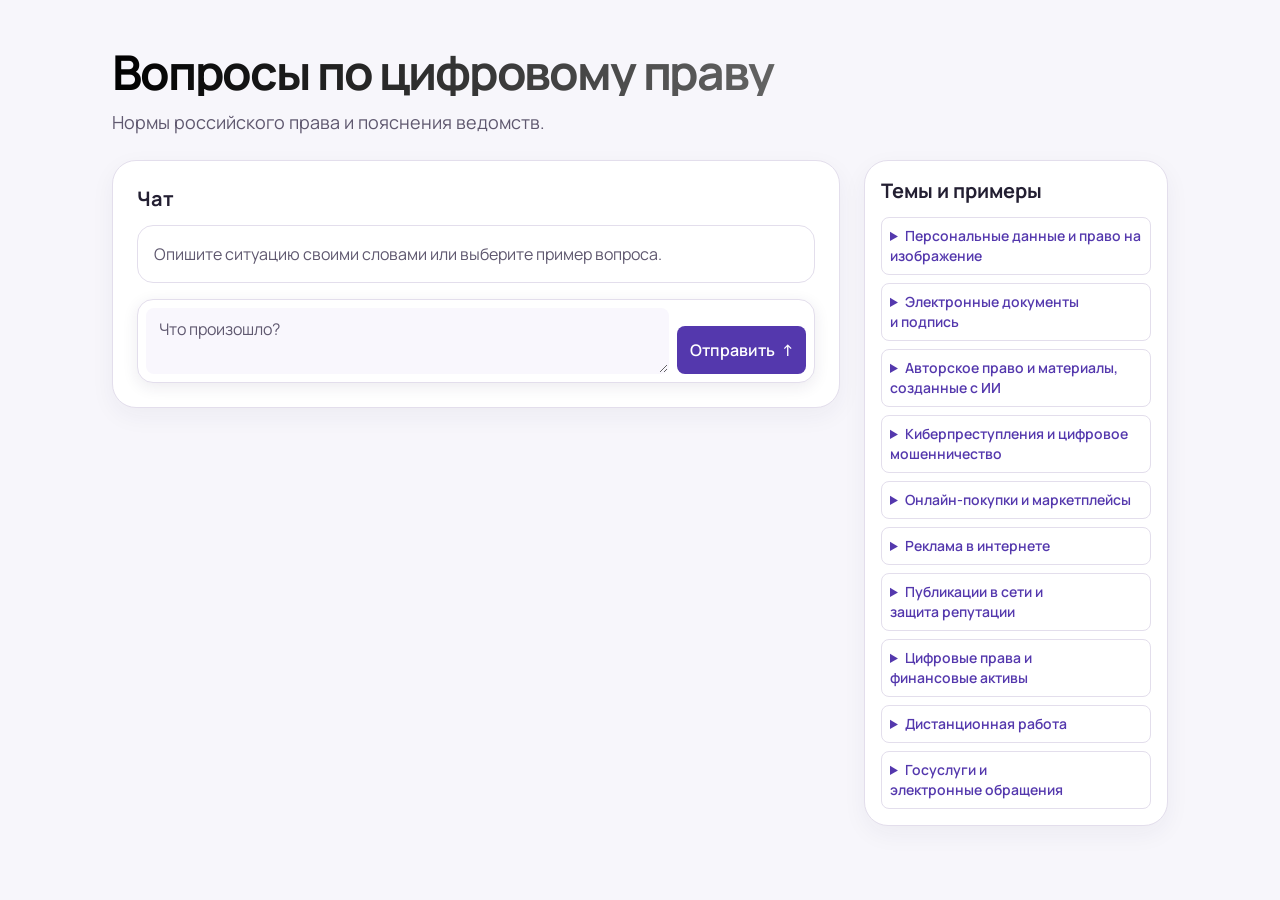
==== commit f5bfd33d: "Restore previous LegalBot design without the masthead" ====
--- a/docs/index.html
+++ b/docs/index.html
@@ -1,47 +1,52 @@
-<!doctype html>
-<html lang="ru">
-<head>
-  <meta charset="utf-8">
-  <meta name="viewport" content="width=device-width, initial-scale=1">
-  <title>LegalBot — вопросы по цифровому праву</title>
-  <meta name="description" content="Справочный чат по цифровому праву России. Найдите ответ, прочитайте текст статьи и пояснения ведомств.">
-  <meta name="theme-color" content="#eef1ef">
-  <meta property="og:title" content="LegalBot — вопросы по цифровому праву">
-  <meta property="og:description" content="Ответы на вопросы о персональных данных, покупках в интернете, электронной подписи и других темах цифрового права.">
-  <link rel="icon" type="image/png" href="[data-uri]">
-  <link rel="stylesheet" href="./style.css">
-  <script src="./config.js" defer></script>
-  <script src="./local.js" defer></script>
-  <script src="./chat.js" defer></script>
-</head>
-<body>
-  <a class="skip-link" href="#question">Перейти к вопросу</a>
-  <main class="workspace">
-    <header class="intro">
-      <h1>Вопросы по цифровому праву</h1>
-      <p>Нормы российского права и пояснения ведомств.</p>
-    </header>
-    <section class="chat" aria-label="Чат">
-      <form id="question-form" class="question-form">
-        <label for="question">Ваш вопрос</label>
-        <textarea id="question" rows="3" minlength="3" maxlength="1200" required placeholder="Опишите ситуацию своими словами"></textarea>
-        <div class="question-actions">
-          <p class="keyboard-hint">Enter — отправить · Shift+Enter — новая строка</p>
-          <button id="send" type="submit">Отправить</button>
-        </div>
-      </form>
-      <div id="conversation" class="conversation" role="log" aria-label="Диалог"></div>
-      <a class="ask-again" href="#question">Задать ещё вопрос</a>
-    </section>
-    <aside class="topic-panel" aria-labelledby="topics-title">
-      <h2 id="topics-title">Темы и примеры</h2>
-      <div id="topics" aria-busy="true">
-        <span class="sr-only">Загружаем темы</span>
-        <div class="topic-skeleton" aria-hidden="true"></div>
-        <div class="topic-skeleton" aria-hidden="true"></div>
-        <div class="topic-skeleton" aria-hidden="true"></div>
-      </div>
-    </aside>
-  </main>
-</body>
-</html>
+<!doctype html>
+<html lang="ru">
+<head>
+  <meta charset="utf-8">
+  <meta name="viewport" content="width=device-width, initial-scale=1">
+  <title>LegalBot — вопросы по цифровому праву</title>
+  <meta name="description" content="Справочный чат по цифровому праву России. Найдите ответ, прочитайте текст статьи и пояснения ведомств.">
+  <meta name="theme-color" content="#f7f6fb">
+  <meta property="og:title" content="LegalBot — вопросы по цифровому праву">
+  <meta property="og:description" content="Ответы на вопросы о персональных данных, покупках в интернете, электронной подписи и других темах цифрового права.">
+  <link rel="icon" type="image/png" href="[data-uri]">
+  <link rel="stylesheet" href="./style.css">
+  <script src="./config.js" defer></script>
+  <script src="./local.js" defer></script>
+  <script src="./chat.js" defer></script>
+</head>
+<body>
+  <a class="skip-link" href="#question">Перейти к вопросу</a>
+  <main class="workspace">
+    <header class="intro">
+      <h1>Вопросы по цифровому праву</h1>
+      <p>Нормы российского права и пояснения ведомств.</p>
+    </header>
+    <section class="chat" aria-labelledby="chat-title">
+      <header class="chat-header">
+        <h2 id="chat-title">Чат</h2>
+      </header>
+      <div id="conversation" class="conversation" role="log" aria-label="Диалог">
+        <article class="message bot greeting">
+          <p>Опишите ситуацию своими словами или выберите пример вопроса.</p>
+        </article>
+      </div>
+      <form id="question-form">
+        <label for="question" class="sr-only">Ваш вопрос</label>
+        <div class="composer">
+          <textarea id="question" rows="2" minlength="3" maxlength="1200" required placeholder="Что произошло?"></textarea>
+          <button id="send">Отправить <span aria-hidden="true">↑</span></button>
+        </div>
+      </form>
+    </section>
+    <aside class="topic-panel" aria-label="Темы и примеры вопросов">
+      <h2>Темы и примеры</h2>
+      <div id="topics" aria-busy="true">
+        <span class="sr-only">Загружаем темы</span>
+        <div class="topic-skeleton" aria-hidden="true"></div>
+        <div class="topic-skeleton" aria-hidden="true"></div>
+        <div class="topic-skeleton" aria-hidden="true"></div>
+      </div>
+    </aside>
+  </main>
+</body>
+</html>
--- a/docs/style.css
+++ b/docs/style.css
@@ -1,155 +1,93 @@
-@font-face {
-  font-family: "PT Serif";
-  src: url("./pt-serif-regular.ttf") format("truetype");
-  font-style: normal;
-  font-weight: 400;
-  font-display: swap;
-}
+@import url("https://fonts.googleapis.com/css2?family=Manrope:wght@400;500;600;700&display=swap");
 
 :root {
   color-scheme: light;
-  font-family: "Segoe UI", system-ui, sans-serif;
-  color: #152e3d;
-  background: #eef1ef;
-  line-height: 1.55;
-  scrollbar-color: #8b9c9e #eef1ef;
-  --ink: #152e3d;
-  --muted: #4b6069;
+  font-family: Manrope, system-ui, sans-serif;
+  color: #231f32;
+  background: #f7f6fb;
+  font-size: 1rem;
+  line-height: 1.5rem;
+  --accent: #5438ad;
+  --accent-hover: #442991;
+  --accent-soft: #eee9fb;
+  --muted: #5f586f;
+  --border: #e3deec;
   --paper: #fff;
-  --surface: #f8faf9;
-  --line: #c7d2d1;
-  --control-line: #879c9d;
-  --accent: #174b67;
-  --accent-hover: #103749;
-  --accent-soft: #e0edf1;
-  --rail: #183849;
-  --rail-open: #244b5c;
-  --rail-line: #537081;
-  --rail-ink: #f1f6f5;
-  --tab: #f1d286;
-  --radius: 14px;
+  --panel: #f9f7fd;
+  --motion: cubic-bezier(0.22, 1, 0.36, 1);
 }
 
 * { box-sizing: border-box; }
 body { margin: 0; }
-a {
-  color: var(--accent);
-  text-underline-offset: 0.2em;
-  overflow-wrap: anywhere;
-}
-a:hover { color: var(--accent-hover); }
+a { color: var(--accent); text-underline-offset: 0.2em; overflow-wrap: anywhere; }
 button, textarea, input { font: inherit; }
 button, summary { cursor: pointer; }
-:focus-visible {
-  outline: 2px solid var(--accent);
-  outline-offset: 3px;
-}
-::selection { background: var(--tab); color: var(--ink); }
+:focus-visible { outline: 2px solid var(--accent); outline-offset: 2px; }
+p { text-wrap: pretty; }
+h1, h2, h3 { text-wrap: balance; }
 
 .skip-link {
   position: absolute;
   z-index: 2;
-  inset: 12px auto auto 12px;
-  clip-path: inset(50%);
-  padding: 12px 16px;
-  border-radius: 8px;
-  background: var(--paper);
-}
-.skip-link:focus { clip-path: none; }
-
-.workspace, .admin {
+  top: 8px;
+  left: 8px;
+  transform: translateY(-150%);
+  padding: 8px 12px;
+  border-radius: 8px;
+  background: var(--paper);
+}
+.skip-link:focus { transform: none; }
+.workspace {
+  max-width: 1120px;
   margin-inline: auto;
-  padding: clamp(36px, 6vw, 80px) clamp(20px, 4vw, 52px);
+  padding-inline: 32px;
 }
 .workspace {
   display: grid;
-  grid-template-columns: minmax(0, 1fr) minmax(290px, 33%);
+  grid-template-columns: minmax(0, 1fr) minmax(0, 304px);
   align-items: start;
-  gap: 32px;
-  max-width: 1264px;
-}
-.workspace > .intro { grid-column: 1 / -1; }
-
+  gap: 24px;
+  padding-block: 48px;
+}
+.intro { grid-column: 1 / -1; }
 .intro h1 {
+  max-width: 680px;
   margin: 0;
-  max-width: 24ch;
-  font-family: "PT Serif", Georgia, serif;
-  font-size: clamp(2.35rem, 5vw, 4.4rem);
-  font-weight: 400;
-  line-height: 1.04;
-  letter-spacing: -0.035em;
-  text-wrap: balance;
+  font-size: 3rem;
+  line-height: 1;
+  letter-spacing: -0.045em;
+  font-weight: 700;
+  color: #211835;
+}
+@supports (background-clip: text) {
+  .intro h1 {
+    background-image: linear-gradient(90deg, #000, #666);
+    background-clip: text;
+    color: transparent;
+  }
 }
 .intro p {
+  max-width: 680px;
   margin: 12px 0 0;
-  max-width: 65ch;
   color: var(--muted);
-  font-size: clamp(1rem, 1.5vw, 1.125rem);
-}
-
-.question-form, .stats-form {
-  padding: clamp(18px, 3vw, 30px);
-  border: 1px solid var(--line);
-  border-radius: var(--radius);
-  background: var(--paper);
-}
-.question-form label, .stats-form label {
-  display: block;
-  margin-bottom: 10px;
   font-size: 1.125rem;
-  font-weight: 650;
-}
-textarea, input {
+  line-height: 1.75rem;
+}
+.chat, .topic-panel {
+  border: 1px solid var(--border);
+  border-radius: 24px;
+  background: var(--paper);
+  box-shadow: 0 8px 24px rgb(49 34 81 / 5%);
   min-width: 0;
-  padding: 12px 14px;
-  color: var(--ink);
-  caret-color: var(--accent);
-  border: 1px solid var(--control-line);
-  border-radius: 8px;
-  background: var(--surface);
-}
-textarea {
-  display: block;
-  width: 100%;
-  min-height: 104px;
-  resize: vertical;
-  scroll-margin-top: 20px;
-}
-textarea::placeholder { color: var(--muted); }
-
-.question-actions, .composer {
-  display: flex;
-  align-items: stretch;
-  gap: 12px;
-}
-.question-actions {
-  align-items: center;
-  justify-content: space-between;
-  margin-top: 16px;
-}
-.question-actions button { margin-inline-start: auto; }
-.keyboard-hint {
-  margin: 0;
-  color: var(--muted);
-  font-size: 0.8125rem;
-}
-
-button {
-  min-height: 44px;
-  padding: 10px 18px;
-  border: 1px solid transparent;
-  border-radius: 8px;
-  background: var(--accent);
-  color: #fff;
-  font-weight: 650;
-}
-button:hover:not(:disabled) { background: var(--accent-hover); }
-button:disabled {
-  background: var(--accent-soft);
-  color: var(--accent);
-  cursor: wait;
-}
-
+}
+.chat { padding: 24px; }
+.chat-header, .topic-panel > h2 { margin-bottom: 12px; }
+.chat-header h2, .topic-panel > h2 {
+  font-size: 1.25rem;
+  line-height: 1.75rem;
+  font-weight: 700;
+}
+.chat-header h2 { margin: 0; }
 .conversation {
   display: grid;
   grid-template-columns: minmax(0, 1fr);
@@ -158,220 +96,178 @@
 .message {
   min-width: 0;
   overflow-wrap: anywhere;
-  scroll-margin-block-start: 20px;
-}
-.message:first-child { margin-top: 24px; }
+  scroll-margin-block-start: 24px;
+  animation: message-in 500ms var(--motion) both;
+}
+@keyframes message-in {
+  from { opacity: 0; transform: translateY(8px); }
+  to { opacity: 1; transform: none; }
+}
 .message p { margin: 0; }
-.message .answer { max-width: 70ch; }
+.message .answer { max-width: 65ch; }
 .message .answer + .answer { margin-top: 12px; }
 .message.bot {
-  padding: clamp(16px, 3vw, 28px);
-  border: 1px solid var(--line);
-  border-radius: var(--radius);
+  padding: 16px;
+  background: var(--panel);
+  border: 1px solid var(--border);
+  border-radius: 16px;
+}
+.message.greeting {
+  color: var(--muted);
   background: var(--paper);
 }
 .message.user {
   max-width: 88%;
-  padding: 10px 16px;
+  padding: 8px 16px;
+  background: var(--accent-soft);
+  color: #31204e;
   justify-self: end;
-  border-radius: 12px 12px 3px 12px;
-  background: var(--accent-soft);
   white-space: pre-wrap;
+  border-radius: 12px;
 }
 .message h2 {
-  margin: 4px 0 12px;
-  font-size: clamp(1.25rem, 2vw, 1.65rem);
-  line-height: 1.23;
+  font-size: 1.25rem;
+  line-height: 1.75rem;
+  margin: 4px 0 8px;
 }
 .message h3 {
-  margin: 22px 0 6px;
   font-size: 1rem;
-  line-height: 1.4;
-}
-.category {
-  color: var(--muted);
-  font-size: 0.875rem;
-}
-.sources { margin: 0; padding-inline-start: 20px; }
-.sources li + li { margin-top: 10px; }
+  line-height: 1.5rem;
+  margin: 16px 0 4px;
+}
+.category { color: var(--muted); font-size: 0.875rem; line-height: 1.25rem; }
+.sources { margin: 0; padding-inline-start: 16px; }
+.sources li + li { margin-top: 8px; }
 .sources li p { color: var(--muted); }
-
-.legal-norms details { border-top: 1px solid var(--line); }
-.legal-norms details:last-child { border-bottom: 1px solid var(--line); }
-.legal-norms details > a {
-  display: inline-block;
-  margin: 2px 0 8px;
-}
+.legal-norms details {
+  padding: 8px 12px;
+  border: 1px solid var(--border);
+  border-radius: 8px;
+  background: var(--panel);
+}
+.legal-norms details + details { margin-top: 8px; }
 .legal-norms blockquote {
-  max-width: 70ch;
-  margin: 0 0 12px;
-  padding: 12px 14px;
-  border-radius: 8px;
-  background: var(--surface);
+  max-width: 65ch;
+  margin: 8px 0 0;
+  padding: 12px;
+  border-radius: 4px;
+  background: var(--paper);
   white-space: pre-wrap;
 }
-.ask-again {
-  display: inline-block;
-  padding-block: 11px;
-  font-weight: 650;
-}
-.conversation:empty + .ask-again { display: none; }
-
-summary {
-  display: flex;
-  align-items: center;
-  justify-content: space-between;
-  gap: 14px;
-  min-height: 44px;
-  padding-block: 10px;
-  font-weight: 650;
-}
-summary::-webkit-details-marker { display: none; }
-summary::after {
-  content: "";
-  width: 6px;
-  height: 6px;
-  flex: none;
-  margin-inline-end: 3px;
-  border-inline-end: 2px solid currentColor;
-  border-block-end: 2px solid currentColor;
-  transform: rotate(45deg);
-  transition: transform 180ms ease-out;
-}
-details[open] > summary::after { transform: rotate(225deg); }
-.legal-norms summary { color: var(--accent); }
-.legal-norms summary:hover { color: var(--accent-hover); }
-
-.topic-panel {
+summary { color: var(--accent); font-weight: 600; text-wrap: pretty; }
+summary:hover, a:hover { color: var(--accent-hover); }
+.topic-panel { padding: 16px; }
+.topic-panel > h2 { margin-top: 0; }
+.topic {
+  padding: 8px;
+  border: 1px solid var(--border);
+  border-radius: 8px;
+}
+.topic + .topic { margin-top: 8px; }
+.topic[open] { background: var(--panel); }
+.topic summary { font-size: 0.875rem; line-height: 1.25rem; }
+.topic-skeleton {
+  height: 40px;
+  border-radius: 8px;
+  background: var(--panel);
+}
+.topic-skeleton + .topic-skeleton { margin-top: 8px; }
+.chat form {
+  position: sticky;
+  z-index: 1;
+  bottom: 8px;
+  margin-top: 16px;
+}
+.composer { display: flex; align-items: stretch; gap: 8px; }
+.chat .composer {
+  padding: 8px;
+  border: 1px solid var(--border);
+  border-radius: 16px;
+  background: var(--paper);
+  box-shadow: 0 4px 16px rgb(49 34 81 / 9%);
+}
+textarea, input {
   min-width: 0;
-  padding: clamp(18px, 2.5vw, 26px);
-  border-radius: var(--radius);
-  background: var(--rail);
-  color: var(--rail-ink);
-}
-.topic-panel h2 {
-  margin: 0 0 13px;
-  font-size: 1.25rem;
-  line-height: 1.3;
-  font-weight: 650;
-}
-.topic {
-  border-top: 1px solid var(--rail-line);
-}
-.topic summary {
-  margin-inline: -8px;
-  padding-inline: 8px;
-  border-radius: 6px;
-  font-size: 0.9375rem;
-  line-height: 1.32;
-}
-.topic summary:hover { background: var(--rail-open); }
-.topic-panel :focus-visible { outline-color: var(--tab); }
-.topic[open] {
-  margin-inline: -8px;
-  padding: 0 8px 8px;
-  background: var(--rail-open);
-}
-.topic[open] > summary { color: var(--tab); }
-.topic-skeleton {
-  height: 45px;
-  border-top: 1px solid var(--rail-line);
-}
+  flex: 1;
+  padding: 8px 12px;
+  color: inherit;
+  border: 1px solid #a79bbf;
+  border-radius: 8px;
+  background: var(--paper);
+}
+textarea { resize: vertical; }
+.chat textarea {
+  border-color: transparent;
+  background: var(--panel);
+}
+textarea::placeholder { color: var(--muted); }
+button {
+  padding: 8px 12px;
+  border: 1px solid transparent;
+  border-radius: 8px;
+  background: var(--accent);
+  color: #fff;
+  font-weight: 600;
+  transition: transform 500ms var(--motion), opacity 300ms var(--motion);
+}
+#send { align-self: end; min-height: 48px; }
+#send span { margin-inline-start: 4px; }
+button:hover:not(:disabled) { background: var(--accent-hover); }
+button:active:not(:disabled) { transform: scale(0.98); }
+button:disabled { opacity: 0.55; cursor: wait; }
 .choice {
   display: block;
   margin-top: 8px;
   text-align: left;
   color: var(--accent);
   background: var(--accent-soft);
-}
-.choice:hover:not(:disabled) { background: #d0e3eb; }
-.topic .choice {
-  width: 100%;
-  margin-top: 4px;
-  padding: 9px 10px;
-  border-color: transparent;
-  color: var(--rail-ink);
-  background: transparent;
-  font-size: 0.875rem;
-  font-weight: 500;
-  line-height: 1.4;
-}
-.topic .choice:hover:not(:disabled) {
-  background: var(--rail);
-  border-color: var(--rail-line);
-}
-
-.admin { max-width: 880px; }
-.admin .intro { margin: 20px 0 30px; }
-.admin .intro h1 { font-size: clamp(2.3rem, 5vw, 3.8rem); }
-.back { display: inline-block; font-weight: 650; }
-.stats-form { max-width: 620px; }
-.stats-form input { flex: 1; }
-#status { margin: 0; }
-#status:not(:empty) { margin-top: 16px; }
-#stats { margin-top: 28px; }
-#stats > p {
-  margin: 0 0 16px;
-  font-size: 1.125rem;
-  font-weight: 650;
-}
-#stats section {
-  padding: 16px 0;
-  border-top: 1px solid var(--line);
-}
-#stats h2 {
-  margin: 0 0 8px;
-  font-size: 1.125rem;
-}
-#stats section p { margin: 0; color: var(--muted); }
+  font-weight: 600;
+}
+.choice:hover:not(:disabled) { background: #e7dff8; }
+.topic .choice { font-size: 0.875rem; line-height: 1.25rem; }
+
+.shell { max-width: 760px; margin-inline: auto; padding: 40px 24px; }
+.header { margin-bottom: 24px; }
+.header h1 { margin: 0; font-size: 2.25rem; line-height: 2.5rem; }
+.header p { margin: 8px 0 0; color: var(--muted); }
+.stats-form label { display: block; margin-bottom: 4px; }
+#stats section { border: 1px solid var(--border); border-radius: 12px; padding: 12px; margin-top: 12px; }
+#stats h2 { font-size: 1.125rem; line-height: 1.75rem; margin: 0 0 8px; }
 .chart-row {
   display: grid;
   align-items: center;
-  grid-template-columns: minmax(0, 2fr) minmax(0, 1fr) minmax(2ch, max-content);
-  gap: 6px 16px;
-  min-height: 34px;
-  overflow-wrap: anywhere;
-  font-size: 0.9375rem;
-}
-.chart-row span:last-child {
-  text-align: right;
-  font-variant-numeric: tabular-nums;
-}
-meter { width: 100%; accent-color: var(--accent); }
-meter::-webkit-meter-optimum-value { background: var(--accent); }
-meter::-moz-meter-bar { background: var(--accent); }
-
+  grid-template-columns: minmax(0, 2fr) minmax(0, 1fr) 2.5rem;
+  gap: 8px;
+  font-size: 0.875rem;
+  line-height: 1.25rem;
+}
+.chart-row span:last-child { text-align: right; font-variant-numeric: tabular-nums; }
+meter { width: 100%; }
+.back { display: inline-block; margin-top: 16px; }
 .sr-only {
   position: absolute;
   width: 1px;
   height: 1px;
+  padding: 0;
+  margin: 0;
   overflow: hidden;
   clip-path: inset(50%);
   white-space: nowrap;
 }
 
-@media (max-width: 760px) {
-  .workspace {
-    grid-template-columns: minmax(0, 1fr);
-    gap: 22px;
-  }
-  .workspace .intro h1 { max-width: 20ch; }
-}
-@media (max-width: 480px), (pointer: coarse) {
-  .keyboard-hint { display: none; }
+@media (max-width: 780px) {
+  .workspace { grid-template-columns: minmax(0, 1fr); padding-block: 32px; }
+  .workspace { padding-inline: 16px; }
+  .intro h1 { font-size: 2.25rem; line-height: 2.5rem; }
 }
 @media (max-width: 480px) {
-  .question-actions > button { width: 100%; }
+  .workspace { gap: 16px; }
+  .chat, .topic-panel { padding: 12px; border-radius: 16px; }
+  .conversation { gap: 12px; }
+  .message.bot { padding: 12px; border-radius: 12px; }
   .message.user { max-width: 95%; }
-  .stats-form .composer { flex-direction: column; }
-  .chart-row {
-    grid-template-columns: minmax(0, 1fr) max-content;
-    gap: 0 10px;
-    padding-block: 5px;
-  }
-  .chart-row meter { grid-row: 2; }
-  .chart-row span:last-child { grid-area: 1 / 2 / 3; }
+  #send span { display: none; }
 }
 @media (prefers-reduced-motion: reduce) {
-  summary::after { transition: none; }
-}
+  *, *::before, *::after { animation: none !important; transition: none !important; }
+}
